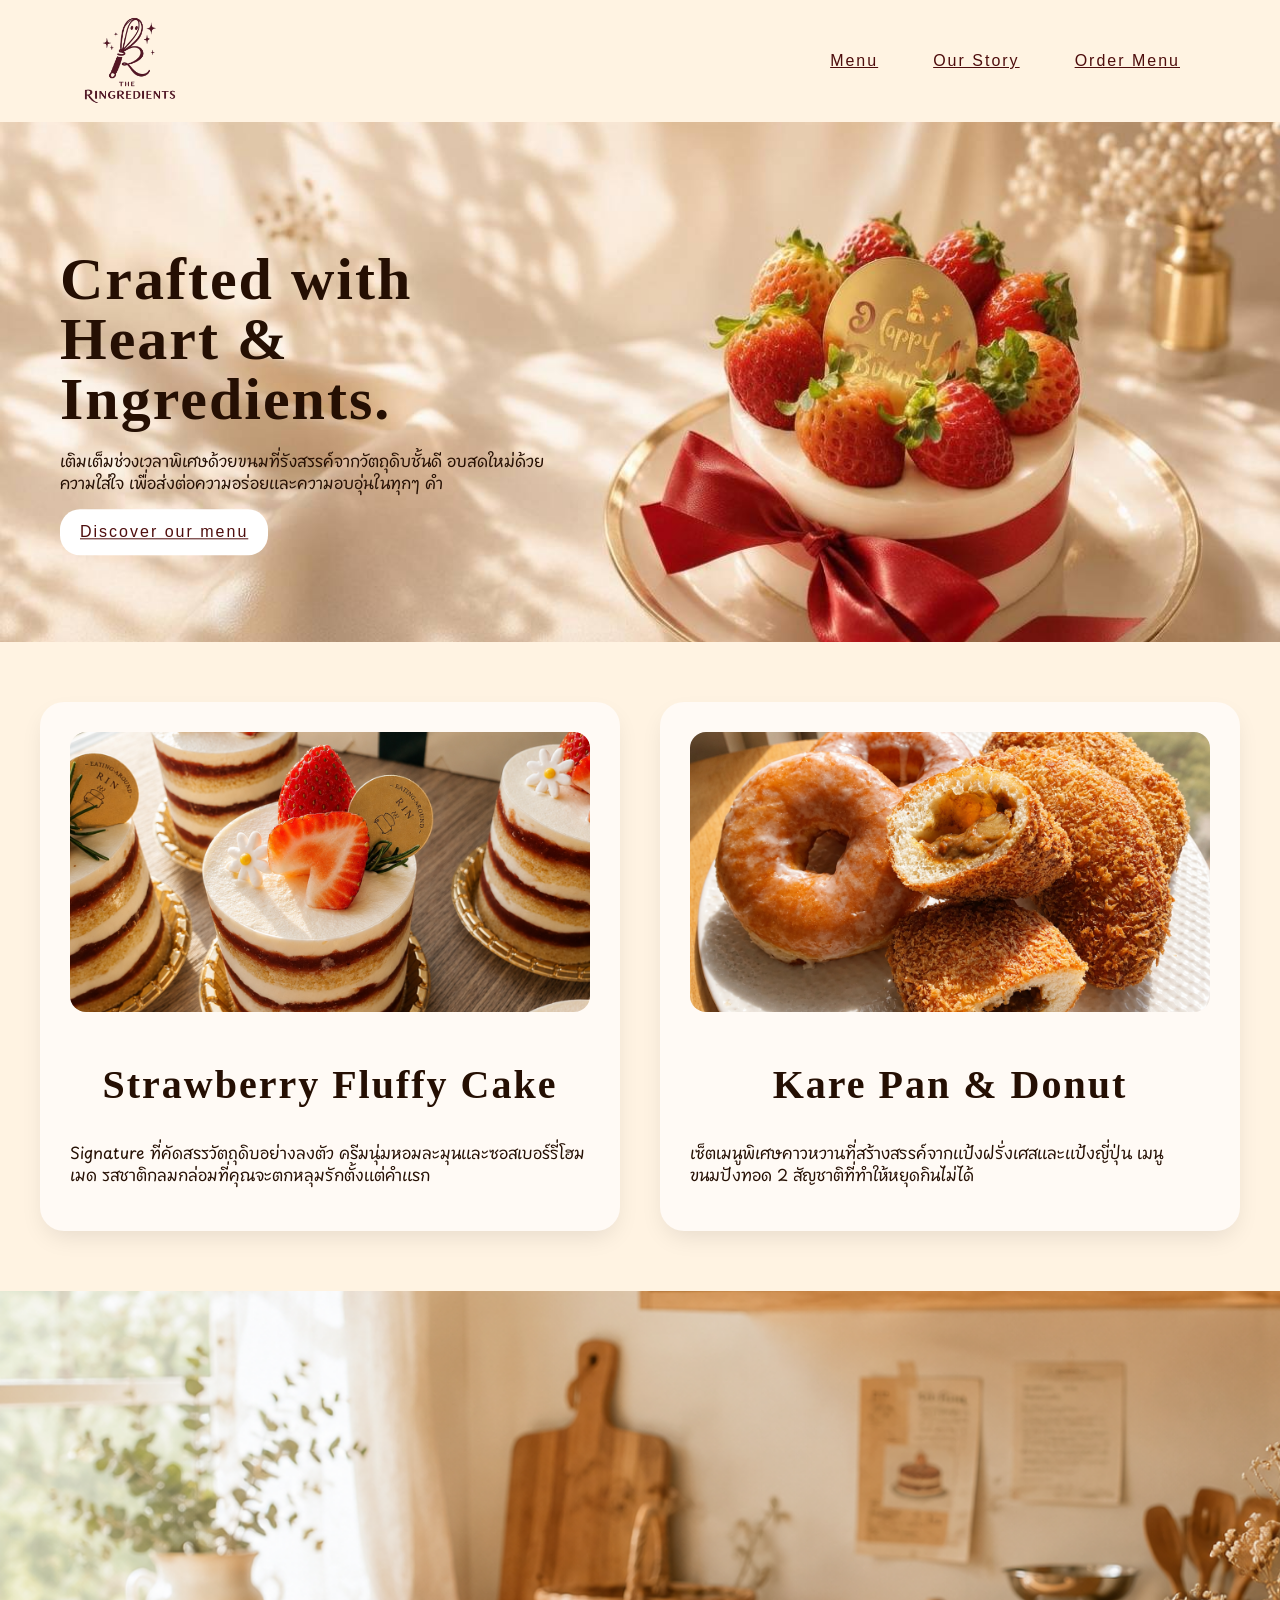
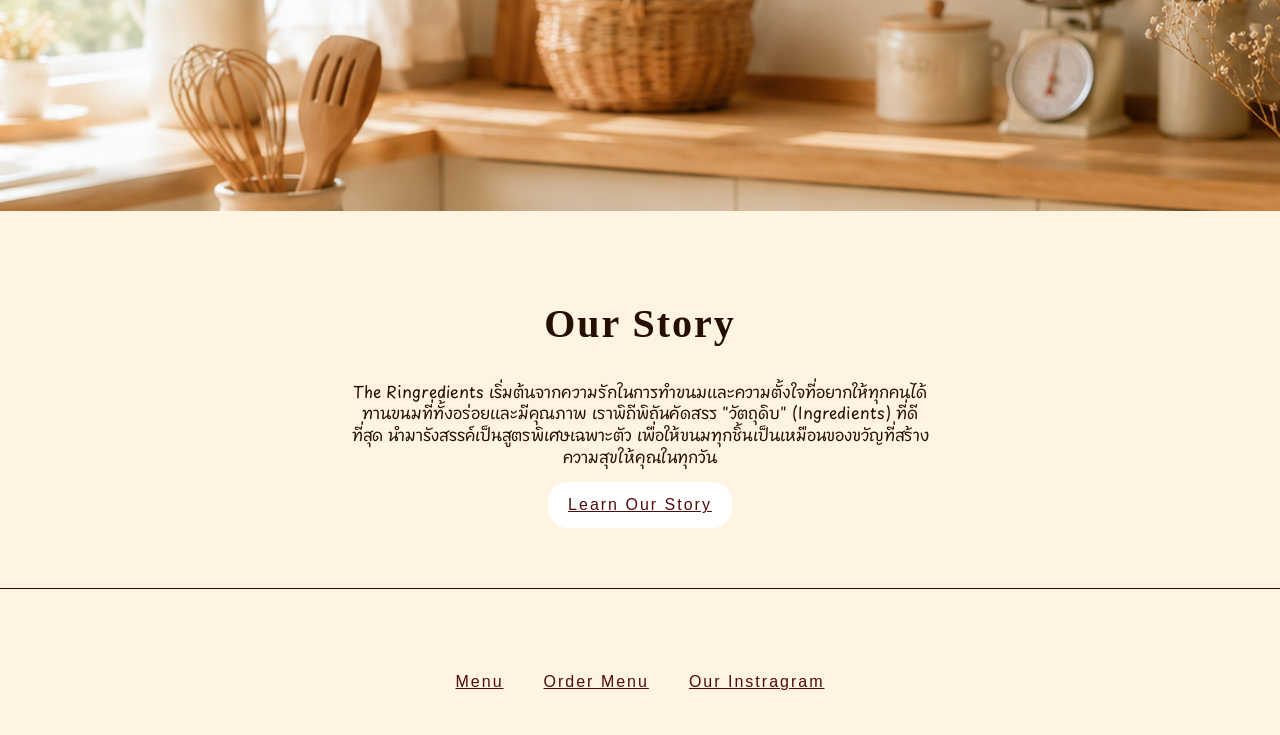
==== html-buildday-project/index.html @ cf7e13f2 "update web link" ====
<!DOCTYPE html>
<html lang="en">
<head>
    <meta charset="UTF-8">
    <meta name="viewport" content="width=device-width, initial-scale=1.0">
    <title>The Ringredients "Sharing the best 'Taste' of life."</title>
    <link href="https://fonts.googleapis.com/css2?family=Roboto:ital,wght@0,100..900;1,100..900&display=swap" rel="stylesheet">
    <link href="https://fonts.googleapis.com/css2?family=Playpen+Sans+Thai:wght@100..800&display=swap" rel="stylesheet">
    <link rel="stylesheet" href="the-ringredients.css">
</head>

<body>

    <div class="header">
        <div class="logo">
        <img src="logo.png" alt="logo">
        </div>
            <div class="header-links">
            <a href="menu.html" class="cta-link">Menu</a>
            <a href="our-story.html" class="cta-link">Our Story</a>
            <a href="https://ig.me/m/the_ringredients" class="cta-link">Order Menu</a>
            </div>
    </div>

    <div class="head-section">
            <div class="head-image">
                <img src="cake-head.jpg" alt="Strawberry Cake" class="banner-img">
            </div>
                <div class="head-text-left">
                    <h1>Crafted with Heart & Ingredients.</h1>
                    <p>เติมเต็มช่วงเวลาพิเศษด้วยขนมที่รังสรรค์จากวัตถุดิบชั้นดี อบสดใหม่ด้วยความใส่ใจ เพื่อส่งต่อความอร่อยและความอบอุ่นในทุกๆ คำ</p>
                    <a href="menu.html" class="cta-button">Discover our menu</a>
                </div>
    </div>


    <div class="menu-section" >
        <div class="card-menu">
        <img src="cake-menu.png" alt="Strawberry mini Cake">
        <h2>Strawberry Fluffy Cake</h2>
                    <p>Signature ที่คัดสรรวัตถุดิบอย่างลงตัว ครีมนุ่มหอมละมุนและซอสเบอร์รี่โฮมเมด รสชาติกลมกล่อมที่คุณจะตกหลุมรักตั้งแต่คำแรก</p>
        </div>


        <div class="card-menu">
        <img src="bread-menu.png" alt="Kare pan and Donut">
        <h2>Kare Pan & Donut</h2>
                    <p>เซ็ตเมนูพิเศษคาวหวานที่สร้างสรรค์จากแป้งฝรั่งเศสและแป้งญี่ปุ่น เมนูขนมปังทอด 2 สัญชาติที่ทำให้หยุดกินไม่ได้</p>
        </div>
    </div>


    <div class="head-section">
        <div class="head-image">
                <img src="kitchen.png" alt="ภาพครัว" class="banner-img">
        </div>
    </div>
    

    <div class="story-section">
        <h2>Our Story</h2>
        <p>The Ringredients เริ่มต้นจากความรักในการทำขนมและความตั้งใจที่อยากให้ทุกคนได้ทานขนมที่ทั้งอร่อยและมีคุณภาพ เราพิถีพิถันคัดสรร "วัตถุดิบ" (Ingredients) ที่ดีที่สุด นำมารังสรรค์เป็นสูตรพิเศษเฉพาะตัว เพื่อให้ขนมทุกชิ้นเป็นเหมือนของขวัญที่สร้างความสุขให้คุณในทุกวัน</p>
        <a href="our-story.html" class="cta-button">Learn Our Story</a>
    </div>

<hr style="border: none; height: 1px; background-color: #250f03; margin: 40px 0;">
    <div class="link-bottom-section">
        <a href="menu.html" class="cta-link">Menu</a>
        <a href="https://ig.me/m/the_ringredients" class="cta-link">Order Menu</a>
        <a href="https://www.instagram.com/the_ringredients/" class="cta-link">Our Instragram</a>
    </div>


</body>
</html>
---- html-buildday-project/the-ringredients.css ----
body {
  margin: 0;
  background-color: #fff3e2;
}

img {
  max-width: 100%;
  height: auto;
  display: block;
}

.header {
  display: flex;
  justify-content: space-between;
  align-items: center;
  padding: 10px 5%;
}

.header-links {
  display: flex;
  gap: 15px;
}

.logo {
  width: 100px;
  height: auto;
}

.head-section {
  position: relative;
  width: 100%;
  left: 50%;
  right: 50%;
  margin-left: -50vw;
  margin-right: -50vw;
  height: 550px;
  overflow: hidden;
}


.head-text-left {
  position: absolute;
  top: 50%;
  left: 60px;
  transform: translateY(-50%);
  max-width: 500px;
  z-index: 2;

}

.head-image {
  width: 100%;
  height: 100%;
}

.banner-img {
  width: 100%;
  height: 100%;
  object-fit: cover;        
  display: block;
}

h1 {
  font-family: serif;
  font-size: 60px;
  font-weight: 800;
  line-height: 1;
  letter-spacing: 2px;
  color: #250f03;
  margin-bottom: 20px;
}

h2 {
  font-family: serif;
  font-size: 40px;
  font-weight: 800;
  line-height: 1;
  letter-spacing: 2px;
  color: #250f03;
  margin-bottom: 20px;
}

p {
  font-family: "Playpen Sans Thai";
  font-size: 16px;
  font-weight: 400;
  line-height: 1.35;
  color: #250f03;
  max-width: 580px;
}

.cta-button {
  display: inline-block;
  background-color: #ffffff;
  font-family: sans-serif;
  font-size: 16px;
  font-weight: 500;
  line-height: 1;
  letter-spacing: 2px;
  color: rgb(78, 13, 13);
  padding: 15px 20px;
  border-radius: 20px;
}

.cta-link {
  display: inline-block;
  font-family: sans-serif;
  font-size: 16px;
  font-weight: 500;
  line-height: 1;
  letter-spacing: 2px;
  color: rgb(78, 13, 13);
  padding: 15px 20px;
}

.menu-section {
  display: flex;
  gap: 30px;
  justify-content: center;
  padding: 40px 80px;
}

.card-menu {
  max-width: 400px;
  width: 100%;
  background-color: #fffaf5;
  border-radius: 24px;
  padding: 30px;
  box-shadow: 0 10px 25px -5px rgba(0, 0, 0, 0.1);
  display: flex;
  flex-direction: column;
  align-items: center;
  text-align: left;
}

.card-menu img {
  width: 100%;
  height: 260px;
  object-fit: cover;
  border-radius: 16px;
  margin: 0 auto 20px auto;
}

.story-section {
  display: flex;
  flex-direction: column;
  align-items: center;
  text-align: center;
  max-width: 700px;
  margin: 60px auto;
  padding: 0 20px;
}

.link-bottom-section {
 display: flex;
  justify-content: center;
  align-items: center;
  padding: 30px 80px;
}



/*สำหรับแทปเลต*/
@media screen and (max-width: 1024px) {
  .header {
    padding: 10px 40px
  }

  .head-section {
    height: 450px;
  }

  .head-text-left {
    left: 40px;
    max-width: 400px;
  }

  h1 {
    font-size: 42px;
  }

  h2 {
    font-size: 32px;
  }

  .menu-section {
    padding: 30px 40px;
  }
}

/*สำหรับมือถือ*/
@media screen and (max-width: 768px) {
  /* --- Header --- */
  .header {
    flex-direction: column;
    gap: 15px;
    padding: 15px 20px;
  }

  .header-links {
    gap: 10px;
  }

  .cta-link {
    padding: 8px 12px;
    font-size: 14px;
  }

  .head-section {
    height: auto;
    min-height: 480px;
    display: flex;
    align-items: center;
  }

  .head-text-left {
    position: relative;
    top: 0;
    left: 0;
    transform: none;
    margin: 20px;
    width: calc(100% - 40px);
    max-width: none;
  }

  h1 {
    font-size: 32px;
  }

  h2 {
    font-size: 28px;
  }

  p {
    font-size: 14px;
  }

  .cta-button {
    padding: 12px 20px;
    font-size: 14px;
  }

  .menu-section {
    flex-direction: column;
    padding: 20px;
  }

  .card-menu {
    max-width: 100%;
  }

  .card-menu img {
    height: 200px;
  }

  .link-bottom-section {
    flex-direction: column;
    gap: 10px;
    padding: 20px;
  }
}

/*สำหรับคอม*/
@media screen and (min-width: 1025px) {
  .header {
    max-width: 1400px;
    margin: 0 auto;
    padding: 15px 80px;
  }

  .head-section {
    height: 520px;
  }

  .menu-section {
    display: flex;
    justify-content: center;
    align-items: stretch;
    flex-wrap: wrap;
    max-width: 1200px;
    margin: 0 auto;
    gap: 40px;
    padding: 60px 0;
  }

  .card-menu {
    flex: 1;
    max-width: 560px;
  }

  .card-menu img {
    height: 280px;
    object-fit: cover;
  }
}
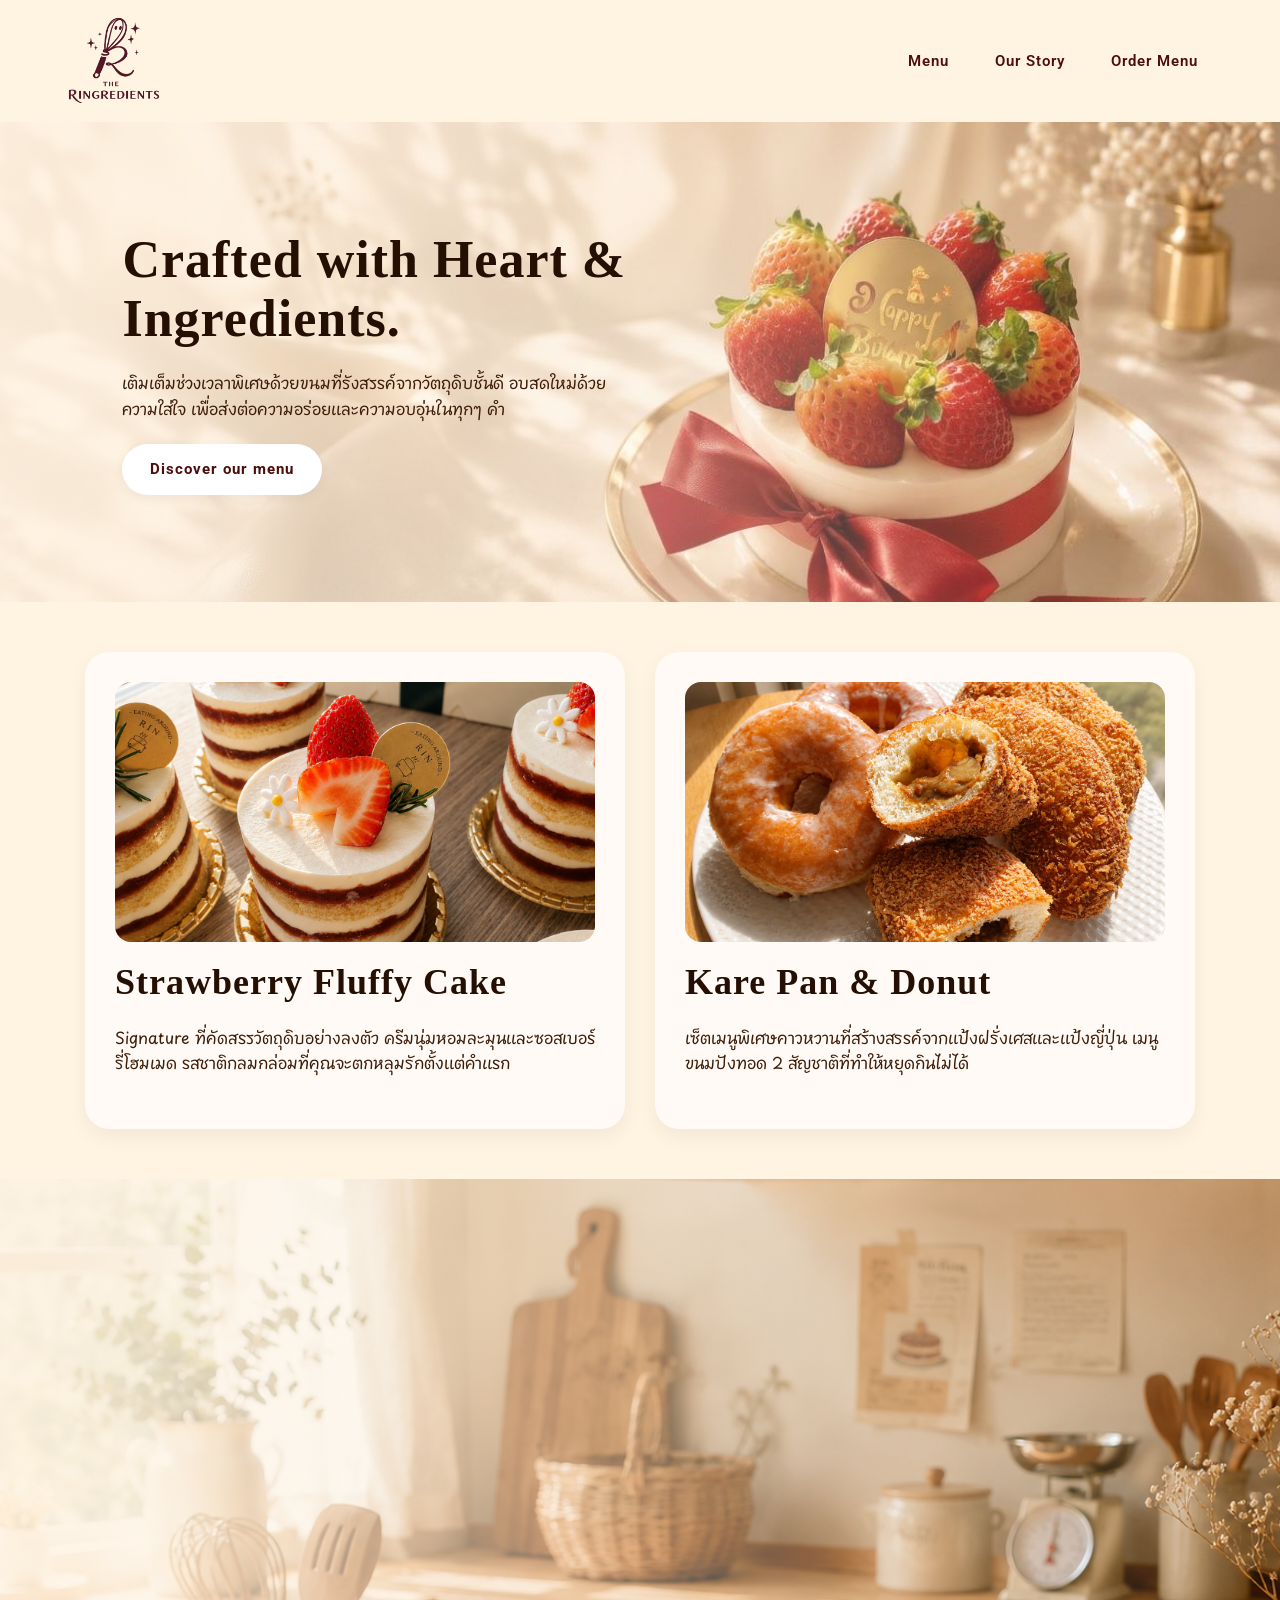
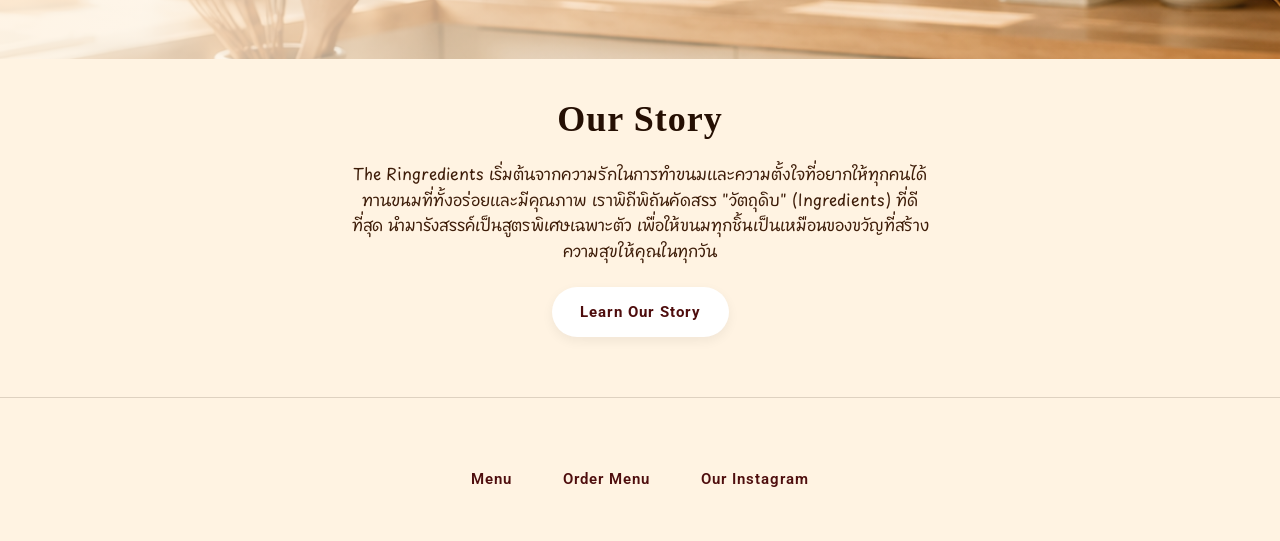
==== commit 5ed6a426: "แก้ไข้ จัดระเบียบให้เข้าใจง่ายขึ้น" ====
--- a/html-buildday-project/index.html
+++ b/html-buildday-project/index.html
@@ -1,75 +1,74 @@
 <!DOCTYPE html>
-<html lang="en">
+<html lang="th">
 <head>
     <meta charset="UTF-8">
     <meta name="viewport" content="width=device-width, initial-scale=1.0">
-    <title>The Ringredients "Sharing the best 'Taste' of life."</title>
-    <link href="https://fonts.googleapis.com/css2?family=Roboto:ital,wght@0,100..900;1,100..900&display=swap" rel="stylesheet">
-    <link href="https://fonts.googleapis.com/css2?family=Playpen+Sans+Thai:wght@100..800&display=swap" rel="stylesheet">
+    <title>The Ringredients | Sharing the best 'Taste' of life.</title>
+    <link href="https://fonts.googleapis.com/css2?family=Playpen+Sans+Thai:wght@100..800&family=Roboto:wght@400;500;700;800&display=swap" rel="stylesheet">
     <link rel="stylesheet" href="the-ringredients.css">
 </head>
-
 <body>
 
-    <div class="header">
+    <header class="header">
         <div class="logo">
-        <img src="logo.png" alt="logo">
+            <a href="index.html"><img src="logo.png" alt="The Ringredients Logo"></a>
         </div>
-            <div class="header-links">
+        <nav class="header-links">
             <a href="menu.html" class="cta-link">Menu</a>
             <a href="our-story.html" class="cta-link">Our Story</a>
-            <a href="https://ig.me/m/the_ringredients" class="cta-link">Order Menu</a>
-            </div>
-    </div>
+            <a href="https://ig.me/m/the_ringredients" class="cta-link" target="_blank" rel="noopener">Order Menu</a>
+        </nav>
+    </header>
 
-    <div class="head-section">
+
+    <main>
+        <section class="head-section">
             <div class="head-image">
                 <img src="cake-head.jpg" alt="Strawberry Cake" class="banner-img">
             </div>
-                <div class="head-text-left">
-                    <h1>Crafted with Heart & Ingredients.</h1>
-                    <p>เติมเต็มช่วงเวลาพิเศษด้วยขนมที่รังสรรค์จากวัตถุดิบชั้นดี อบสดใหม่ด้วยความใส่ใจ เพื่อส่งต่อความอร่อยและความอบอุ่นในทุกๆ คำ</p>
-                    <a href="menu.html" class="cta-button">Discover our menu</a>
-                </div>
-    </div>
+            <div class="head-text-left">
+                <h1>Crafted with Heart &amp; Ingredients.</h1>
+                <p>เติมเต็มช่วงเวลาพิเศษด้วยขนมที่รังสรรค์จากวัตถุดิบชั้นดี อบสดใหม่ด้วยความใส่ใจ เพื่อส่งต่อความอร่อยและความอบอุ่นในทุกๆ คำ</p>
+                <a href="menu.html" class="cta-button">Discover our menu</a>
+            </div>
+        </section>
+
+        <section class="menu-section">
+            <article class="card-menu">
+                <img src="cake-menu.png" alt="Strawberry Fluffy Cake">
+                <h2>Strawberry Fluffy Cake</h2>
+                <p>Signature ที่คัดสรรวัตถุดิบอย่างลงตัว ครีมนุ่มหอมละมุนและซอสเบอร์รี่โฮมเมด รสชาติกลมกล่อมที่คุณจะตกหลุมรักตั้งแต่คำแรก</p>
+            </article>
+
+            <article class="card-menu">
+                <img src="bread-menu.png" alt="Kare Pan and Donut">
+                <h2>Kare Pan &amp; Donut</h2>
+                <p>เซ็ตเมนูพิเศษคาวหวานที่สร้างสรรค์จากแป้งฝรั่งเศสและแป้งญี่ปุ่น เมนูขนมปังทอด 2 สัญชาติที่ทำให้หยุดกินไม่ได้</p>
+            </article>
+        </section>
+
+        <section class="head-section">
+            <div class="head-image">
+                <img src="kitchen.png" alt="บรรยากาศครัว The Ringredients" class="banner-img">
+            </div>
+        </section>
+
+        <section class="story-section">
+            <h2>Our Story</h2>
+            <p>The Ringredients เริ่มต้นจากความรักในการทำขนมและความตั้งใจที่อยากให้ทุกคนได้ทานขนมที่ทั้งอร่อยและมีคุณภาพ เราพิถีพิถันคัดสรร "วัตถุดิบ" (Ingredients) ที่ดีที่สุด นำมารังสรรค์เป็นสูตรพิเศษเฉพาะตัว เพื่อให้ขนมทุกชิ้นเป็นเหมือนของขวัญที่สร้างความสุขให้คุณในทุกวัน</p>
+            <a href="our-story.html" class="cta-button">Learn Our Story</a>
+        </section>
+    </main>
 
 
-    <div class="menu-section" >
-        <div class="card-menu">
-        <img src="cake-menu.png" alt="Strawberry mini Cake">
-        <h2>Strawberry Fluffy Cake</h2>
-                    <p>Signature ที่คัดสรรวัตถุดิบอย่างลงตัว ครีมนุ่มหอมละมุนและซอสเบอร์รี่โฮมเมด รสชาติกลมกล่อมที่คุณจะตกหลุมรักตั้งแต่คำแรก</p>
-        </div>
+    
+    <hr class="divider">
 
-
-        <div class="card-menu">
-        <img src="bread-menu.png" alt="Kare pan and Donut">
-        <h2>Kare Pan & Donut</h2>
-                    <p>เซ็ตเมนูพิเศษคาวหวานที่สร้างสรรค์จากแป้งฝรั่งเศสและแป้งญี่ปุ่น เมนูขนมปังทอด 2 สัญชาติที่ทำให้หยุดกินไม่ได้</p>
-        </div>
-    </div>
-
-
-    <div class="head-section">
-        <div class="head-image">
-                <img src="kitchen.png" alt="ภาพครัว" class="banner-img">
-        </div>
-    </div>
-    
-
-    <div class="story-section">
-        <h2>Our Story</h2>
-        <p>The Ringredients เริ่มต้นจากความรักในการทำขนมและความตั้งใจที่อยากให้ทุกคนได้ทานขนมที่ทั้งอร่อยและมีคุณภาพ เราพิถีพิถันคัดสรร "วัตถุดิบ" (Ingredients) ที่ดีที่สุด นำมารังสรรค์เป็นสูตรพิเศษเฉพาะตัว เพื่อให้ขนมทุกชิ้นเป็นเหมือนของขวัญที่สร้างความสุขให้คุณในทุกวัน</p>
-        <a href="our-story.html" class="cta-button">Learn Our Story</a>
-    </div>
-
-<hr style="border: none; height: 1px; background-color: #250f03; margin: 40px 0;">
-    <div class="link-bottom-section">
+    <footer class="link-bottom-section">
         <a href="menu.html" class="cta-link">Menu</a>
-        <a href="https://ig.me/m/the_ringredients" class="cta-link">Order Menu</a>
-        <a href="https://www.instagram.com/the_ringredients/" class="cta-link">Our Instragram</a>
-    </div>
-
+        <a href="https://ig.me/m/the_ringredients" class="cta-link" target="_blank" rel="noopener">Order Menu</a>
+        <a href="https://www.instagram.com/the_ringredients/" class="cta-link" target="_blank" rel="noopener">Our Instagram</a>
+    </footer>
 
 </body>
 </html>
--- a/html-buildday-project/the-ringredients.css
+++ b/html-buildday-project/the-ringredients.css
@@ -1,6 +1,18 @@
+/* 1. ค่าเริ่มต้น ภาพรวมของเว็บ
+   -------------------------------------------------------------------------- */
+* {
+  box-sizing: border-box;
+  margin: 0;
+  padding: 0;
+}
+
 body {
-  margin: 0;
+  width: 100%;
   background-color: #fff3e2;
+  color: #250f03;
+  font-family: "Playpen Sans Thai", sans-serif;
+  line-height: 1.5;
+  overflow-x: hidden;
 }
 
 img {
@@ -9,128 +21,163 @@
   display: block;
 }
 
-.header {
-  display: flex;
-  justify-content: space-between;
-  align-items: center;
-  padding: 10px 5%;
-}
-
-.header-links {
-  display: flex;
-  gap: 15px;
-}
-
-.logo {
-  width: 100px;
-  height: auto;
-}
-
-.head-section {
-  position: relative;
-  width: 100%;
-  left: 50%;
-  right: 50%;
-  margin-left: -50vw;
-  margin-right: -50vw;
-  height: 550px;
-  overflow: hidden;
-}
-
-
-.head-text-left {
-  position: absolute;
-  top: 50%;
-  left: 60px;
-  transform: translateY(-50%);
-  max-width: 500px;
-  z-index: 2;
-
-}
-
-.head-image {
-  width: 100%;
-  height: 100%;
-}
-
-.banner-img {
-  width: 100%;
-  height: 100%;
-  object-fit: cover;        
-  display: block;
-}
-
-h1 {
-  font-family: serif;
-  font-size: 60px;
+a {
+  text-decoration: none;
+  color: inherit;
+}
+
+/* 2. ตัวอักษร
+    -------------------------------------------------------------------------- */
+h1, h2 {
+  font-family: serif, "Playpen Sans Thai";
   font-weight: 800;
-  line-height: 1;
-  letter-spacing: 2px;
+  line-height: 1.15;
+  letter-spacing: 1px;
   color: #250f03;
   margin-bottom: 20px;
 }
 
-h2 {
-  font-family: serif;
-  font-size: 40px;
-  font-weight: 800;
-  line-height: 1;
-  letter-spacing: 2px;
-  color: #250f03;
-  margin-bottom: 20px;
-}
+h1 { font-size: 52px; }
+h2 { font-size: 36px; }
 
 p {
-  font-family: "Playpen Sans Thai";
   font-size: 16px;
-  font-weight: 400;
-  line-height: 1.35;
-  color: #250f03;
+  line-height: 1.6;
+  color: #3d1c08;
   max-width: 580px;
-}
-
+  margin-bottom: 24px; /* เว้นระยะห่างดันปุ่มด้านล่างออก ไม่ให้ติดข้อความ */
+}
+
+/* 3. ปุ่มกด & LINKS
+  -------------------------------------------------------------------------- */
 .cta-button {
   display: inline-block;
   background-color: #ffffff;
-  font-family: sans-serif;
-  font-size: 16px;
-  font-weight: 500;
-  line-height: 1;
-  letter-spacing: 2px;
-  color: rgb(78, 13, 13);
-  padding: 15px 20px;
-  border-radius: 20px;
+  font-family: "Roboto", "Playpen Sans Thai", sans-serif;
+  font-size: 15px;
+  font-weight: 700;
+  letter-spacing: 1px;
+  color: #4e0d0d;
+  padding: 14px 28px;
+  border-radius: 30px;
+  box-shadow: 0 4px 12px rgba(0,0,0,0.06);
+  transition: transform 0.2s ease, box-shadow 0.2s ease, background-color 0.2s ease;
+}
+
+.cta-button:hover {
+  transform: translateY(-2px);
+  box-shadow: 0 6px 16px rgba(0,0,0,0.1);
+  background-color: #fffaf5;
 }
 
 .cta-link {
   display: inline-block;
-  font-family: sans-serif;
-  font-size: 16px;
-  font-weight: 500;
-  line-height: 1;
-  letter-spacing: 2px;
-  color: rgb(78, 13, 13);
-  padding: 15px 20px;
-}
-
+  font-family: "Roboto", "Playpen Sans Thai", sans-serif;
+  font-size: 15px;
+  font-weight: 600;
+  letter-spacing: 1px;
+  color: #4e0d0d;
+  padding: 10px 18px;
+  border-radius: 12px;
+  transition: background-color 0.2s ease;
+}
+
+.cta-link:hover {
+  background-color: rgba(78, 13, 13, 0.08);
+}
+
+/* 4. LAYOUT SECTIONS
+  -------------------------------------------------------------------------- */
+
+/* --- Header / Navigation --- */
+.header {
+  display: flex;
+  justify-content: space-between;
+  align-items: center;
+  padding: 15px 5%;
+  max-width: 1300px;
+  margin: 0 auto;
+}
+
+.logo img {
+  width: 100px;
+  height: auto;
+}
+
+.header-links {
+  display: flex;
+  gap: 10px;
+}
+
+/* --- Hero Banner Section --- */
+.head-section {
+  position: relative;
+  width: 100%;
+  height: 480px;
+  overflow: hidden;
+  display: flex;
+  align-items: center;
+}
+
+.head-image {
+  position: absolute;
+  top: 0;
+  left: 0;
+  width: 100%;
+  height: 100%;
+  z-index: 1;
+}
+
+.banner-img {
+  width: 100%;
+  height: 100%;
+  object-fit: cover;
+}
+
+/* Overlay ไล่เฉดสีเบาๆ ให้ข้อความอ่านง่ายขึ้น */
+.head-section::after {
+  content: "";
+  position: absolute;
+  inset: 0;
+  background: linear-gradient(90deg, rgba(255,243,226,0.85) 0%, rgba(255,243,226,0.3) 60%, rgba(255,243,226,0) 100%);
+  z-index: 2;
+}
+
+.head-text-left {
+  position: relative;
+  z-index: 3;
+  max-width: 550px;
+  margin-left: 8%;
+  padding: 20px;
+}
+
+/* --- Menu Grid Section --- */
 .menu-section {
   display: flex;
+  justify-content: center;
+  align-items: stretch;
+  flex-wrap: wrap;
   gap: 30px;
-  justify-content: center;
-  padding: 40px 80px;
+  max-width: 1200px;
+  margin: 0 auto;
+  padding: 50px 20px;
 }
 
 .card-menu {
-  max-width: 400px;
-  width: 100%;
+  flex: 1;
+  max-width: 540px;
+  min-width: 280px;
   background-color: #fffaf5;
   border-radius: 24px;
   padding: 30px;
-  box-shadow: 0 10px 25px -5px rgba(0, 0, 0, 0.1);
+  box-shadow: 0 8px 20px rgba(0, 0, 0, 0.05);
   display: flex;
   flex-direction: column;
-  align-items: center;
-  text-align: left;
+  transition: transform 0.2s ease;
+}
+
+.card-menu:hover {
+  transform: translateY(-4px);
 }
 
 .card-menu img {
@@ -138,158 +185,110 @@
   height: 260px;
   object-fit: cover;
   border-radius: 16px;
-  margin: 0 auto 20px auto;
-}
-
+  margin-bottom: 20px;
+}
+
+.card-menu .price {
+  font-weight: 700;
+  color: #4e0d0d;
+  margin-top: auto;
+  margin-bottom: 0;
+}
+
+/* --- Story Section --- */
 .story-section {
-  display: flex;
-  flex-direction: column;
-  align-items: center;
   text-align: center;
-  max-width: 700px;
-  margin: 60px auto;
+  max-width: 720px;
+  margin: 40px auto 60px;
   padding: 0 20px;
 }
 
+.story-section p {
+  margin: 0 auto 24px;
+}
+
+/* --- Divider & Footer --- */
+.divider {
+  border: none;
+  height: 1px;
+  background-color: #250f03;
+  opacity: 0.15;
+  margin: 40px 0;
+}
+
 .link-bottom-section {
- display: flex;
+  display: flex;
   justify-content: center;
   align-items: center;
-  padding: 30px 80px;
-}
-
-
-
-/*สำหรับแทปเลต*/
+  gap: 15px;
+  padding: 20px;
+  margin-bottom: 20px;
+}
+
+/* 5. RESPONSIVE BREAKPOINTS (ขยายหดตามจอ)
+    -------------------------------------------------------------------------- */
+
+/* --- Tablet (<= 1024px) --- */
 @media screen and (max-width: 1024px) {
-  .header {
-    padding: 10px 40px
-  }
-
-  .head-section {
-    height: 450px;
-  }
-
-  .head-text-left {
-    left: 40px;
-    max-width: 400px;
-  }
-
-  h1 {
-    font-size: 42px;
-  }
-
-  h2 {
-    font-size: 32px;
-  }
-
-  .menu-section {
-    padding: 30px 40px;
-  }
-}
-
-/*สำหรับมือถือ*/
+  h1 { font-size: 40px; }
+  h2 { font-size: 30px; }
+
+  .head-section { height: 420px; }
+  .head-text-left { margin-left: 5%; }
+
+  .menu-section { padding: 40px 20px; }
+  .card-menu { flex: 0 1 calc(50% - 15px); }
+  .card-menu img { height: 220px; }
+}
+
+/* --- Mobile (<= 768px) --- */
 @media screen and (max-width: 768px) {
-  /* --- Header --- */
   .header {
     flex-direction: column;
-    gap: 15px;
-    padding: 15px 20px;
+    gap: 12px;
+    padding: 15px;
   }
 
   .header-links {
-    gap: 10px;
-  }
-
-  .cta-link {
-    padding: 8px 12px;
-    font-size: 14px;
+    flex-wrap: wrap;
+    justify-content: center;
   }
 
   .head-section {
     height: auto;
-    min-height: 480px;
-    display: flex;
-    align-items: center;
+    min-height: 400px;
+    padding: 30px 0;
+  }
+
+  .head-section::after {
+    background: rgba(255, 243, 226, 0.85);
   }
 
   .head-text-left {
-    position: relative;
-    top: 0;
-    left: 0;
-    transform: none;
-    margin: 20px;
-    width: calc(100% - 40px);
-    max-width: none;
-  }
-
-  h1 {
-    font-size: 32px;
-  }
-
-  h2 {
-    font-size: 28px;
-  }
-
-  p {
-    font-size: 14px;
-  }
-
-  .cta-button {
-    padding: 12px 20px;
-    font-size: 14px;
-  }
-
+    margin: 0 auto;
+    padding: 20px 24px;
+    text-align: center;
+  }
+
+  h1 { font-size: 32px; }
+  h2 { font-size: 26px; }
+
+  /* กระชับระยะห่างช่องว่างการ์ดเมนูและ Story บนมือถือ */
   .menu-section {
     flex-direction: column;
-    padding: 20px;
-  }
-
-  .card-menu {
-    max-width: 100%;
-  }
-
-  .card-menu img {
-    height: 200px;
+    padding: 20px 20px;
+  }
+
+  .card-menu { width: 100%; }
+  .card-menu img { height: 200px; }
+
+  .story-section {
+    margin-top: 20px;
+    margin-bottom: 30px;
   }
 
   .link-bottom-section {
     flex-direction: column;
-    gap: 10px;
-    padding: 20px;
-  }
-}
-
-/*สำหรับคอม*/
-@media screen and (min-width: 1025px) {
-  .header {
-    max-width: 1400px;
-    margin: 0 auto;
-    padding: 15px 80px;
-  }
-
-  .head-section {
-    height: 520px;
-  }
-
-  .menu-section {
-    display: flex;
-    justify-content: center;
-    align-items: stretch;
-    flex-wrap: wrap;
-    max-width: 1200px;
-    margin: 0 auto;
-    gap: 40px;
-    padding: 60px 0;
-  }
-
-  .card-menu {
-    flex: 1;
-    max-width: 560px;
-  }
-
-  .card-menu img {
-    height: 280px;
-    object-fit: cover;
+    gap: 8px;
   }
 }
